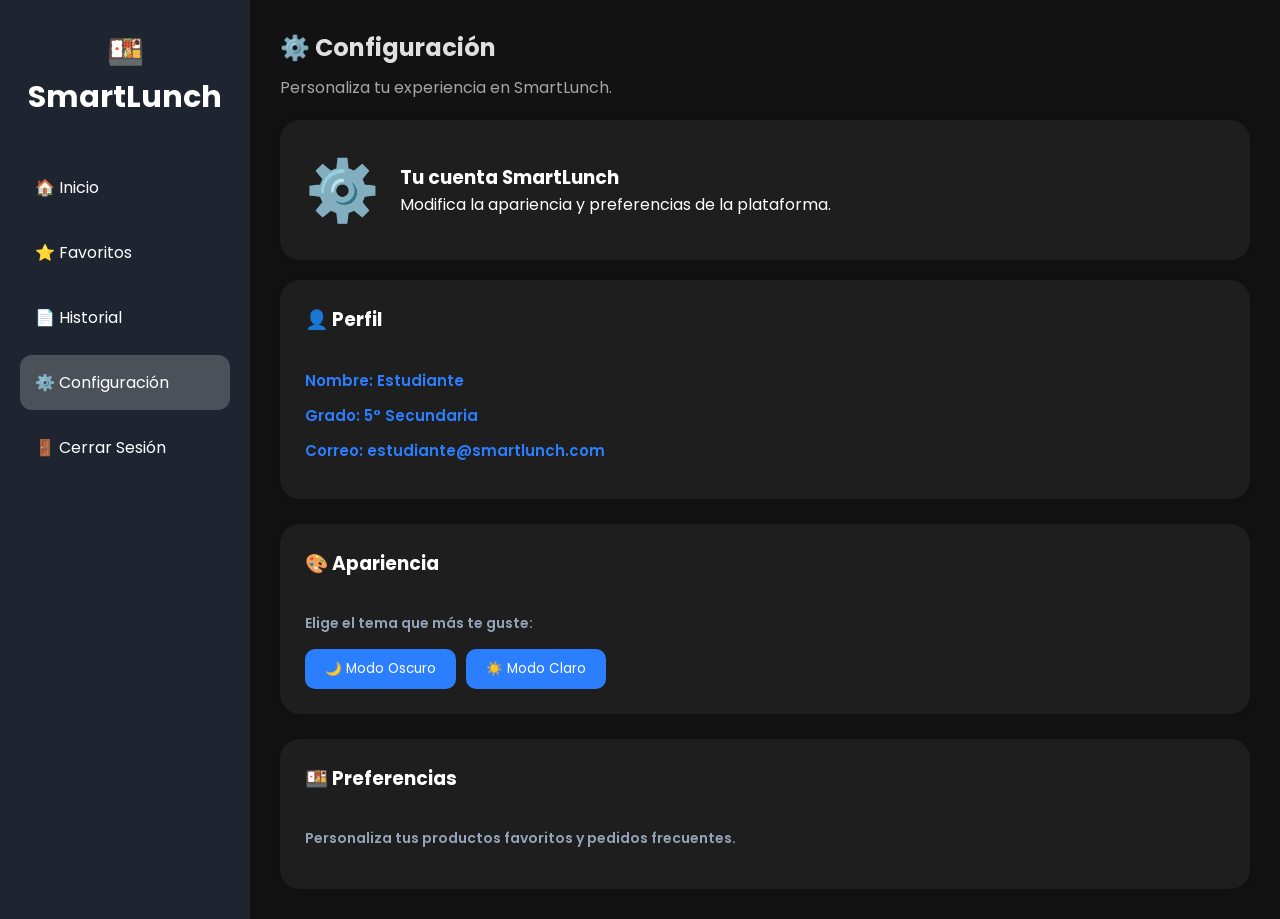
==== configuracion.html @ d3c33d47 "Subida de archivos SmartLunch" ====
<!DOCTYPE html>
<html lang="es">

<head>
  <meta charset="UTF-8">
  <meta name="viewport" content="width=device-width, initial-scale=1.0">
  <title>Configuración - SmartLunch</title>
  <link rel="stylesheet" href="style.css">
  <link rel="preconnect" href="https://fonts.googleapis.com">
  <link href="https://fonts.googleapis.com/css2?family=Poppins:wght=300;400;500;600;700&display=swap" rel="stylesheet">
</head>

<body>

  <div class="container">

    <!-- BARRA LATERAL -->
    <aside class="sidebar">
      <div class="logo"> 🍱 SmartLunch </div>
      <ul>
        <li>
          <a href="index.html"> 🏠 Inicio </a>
        </li>
        <li>
          <a href="#"> ⭐ Favoritos </a>
        </li>
        <li>
          <a href="#"> 📄 Historial </a>
        </li>
        <li class="active">
          <a href="configuracion.html"> ⚙️ Configuración </a>
        </li>
        <li>
          <a href="#" onclick="cerrarSesion()"> 🚪 Cerrar Sesión </a>
        </li>
      </ul>
    </aside>

    <!-- CONTENIDO PRINCIPAL -->
    <main class="main">

      <h2>⚙️ Configuración</h2>
      <p class="subtitulo">Personaliza tu experiencia en SmartLunch.</p>

      <!-- BANNER DE CUENTA -->
      <div class="banner-config">
        <div class="banner-emoji"> ⚙️ </div>
        <div>
          <h3>Tu cuenta SmartLunch</h3>
          <p>Modifica la apariencia y preferencias de la plataforma.</p>
        </div>
      </div>

      <!-- CARD 1: PERFIL (Ahora dinámico con tus estilos) -->
      <div class="card">
        <h3>👤 Perfil</h3>
        <br>
        <p style="margin-bottom: 12px; font-weight: 600; color: #2b7fff; font-size: 15px;">
          Nombre: <span id="perfil-nombre" style="color: #2b7fff; font-weight: 600;">Estudiante</span>
        </p>
        <p style="margin-bottom: 12px; font-weight: 600; color: #2b7fff; font-size: 15px;">
          Grado: <span id="perfil-grado" style="color: #2b7fff; font-weight: 600;">5° Secundaria</span>
        </p>
        <p style="margin-bottom: 12px; font-weight: 600; color: #2b7fff; font-size: 15px;">
          Correo: <span id="perfil-correo" style="color: #2b7fff; font-weight: 600;">estudiante@smartlunch.com</span>
        </p>
      </div>

      <br>

      <!-- CARD 2: APARIENCIA (RESTABLECIDO Y FUNCIONAL) -->
      <div class="card">
        <h3>🎨 Apariencia</h3>
        <br>
        <p style="margin-bottom: 15px; font-size: 14px; color: #94a3b8;">Elige el tema que más te guste:</p>
        <div style="display: flex; gap: 10px;">
          <button onclick="cambiarTema('oscuro')" style="padding: 10px 20px; cursor: pointer;">🌙 Modo Oscuro</button>
          <button onclick="cambiarTema('claro')" style="padding: 10px 20px; cursor: pointer;">☀️ Modo Claro</button>
        </div>
      </div>

      <br>

      <!-- CARD 3: PREFERENCIAS (RESTABLECIDO) -->
      <div class="card">
        <h3>🍱 Preferencias</h3>
        <br>
        <p style="font-size: 14px; color: #94a3b8; line-height: 1.5;">
          Personaliza tus productos favoritos y pedidos frecuentes.
        </p>
      </div>

    </main>

  </div>

  <!-- CONTROLADORES Y LOGICA SCRIPT -->
  <script>
    document.addEventListener("DOMContentLoaded", function() {
      // 1. Cargar el tema visual preferido guardado
      if (localStorage.getItem("tema") === "oscuro" || !localStorage.getItem("tema")) {
        document.body.classList.add("dark-mode");
      } else {
        document.body.classList.remove("dark-mode");
      }

      // 2. Extraer datos reales del alumno logueado
      let usuarioActivo = localStorage.getItem("usuarioActual");

      if (usuarioActivo) {
        let usuariosRegistrados = JSON.parse(localStorage.getItem("usuariosSmartLunch")) || [];
        let datosUsuario = usuariosRegistrados.find(user => user.username.toLowerCase() === usuarioActivo.toLowerCase());

        if (datosUsuario) {
          document.getElementById("perfil-nombre").textContent = datosUsuario.username;
          document.getElementById("perfil-grado").textContent = datosUsuario.grado || "No especificado";
          document.getElementById("perfil-correo").textContent = datosUsuario.correo || "No especificado";
        } else {
          // Valores estáticos de respaldo si no hay sesión activa
          document.getElementById("perfil-nombre").textContent = usuarioActivo;
          document.getElementById("perfil-grado").textContent = "5° Secundaria";
          document.getElementById("perfil-correo").textContent = "estudiante@smartlunch.com";
        }
      }
    });

    // Función interactiva para cambiar los modos (Oscuro / Claro) al hacer clic
    function cambiarTema(modo) {
      if (modo === 'oscuro') {
        document.body.classList.add('dark-mode');
        localStorage.setItem('tema', 'oscuro');
      } else {
        document.body.classList.remove('dark-mode');
        localStorage.setItem('tema', 'claro');
      }
    }

    function cerrarSesion() {
      localStorage.removeItem("usuarioActual");
      localStorage.removeItem("tipoUsuario");
      window.location.href = "login.html";
    }
  </script>

</body>
</html>
---- style.css ----
*{
margin:0;
padding:0;
box-sizing:border-box;
font-family:'Poppins',sans-serif;
}

body{
background:#eef7ff;
color: #333;
overflow-x:hidden;
transition: background 0.3s, color 0.3s;
}

html{
scroll-behavior:smooth;
}

a{
text-decoration:none;
color:white;
display:block;
}

.container{
display:flex;
min-height:100vh;
}

/* LOGIN */

.login-container{
height:100vh;
display:flex;
justify-content:center;
align-items:center;
}

.login-card{
background:white;
padding:40px;
border-radius:20px;
width:380px;
box-shadow:0 0 20px rgba(0,0,0,.08);
text-align:center;
}

.login-card h1{
color:#2994ff;
margin-bottom:15px;
transition: color 0.3s;
}

.login-card input{
width:100%;
padding:12px;
margin:10px 0;
border:1px solid #ddd;
border-radius:10px;
}

.login-card button{
width:100%;
padding:12px;
background:#2994ff;
color:white;
border:none;
border-radius:10px;
cursor:pointer;
margin-top:10px;
transition: background 0.3s;
}

.cuentas{
margin-top:20px;
font-size:14px;
}

/* SIDEBAR */

.sidebar{
width:250px;
background:#4da6ff;
color:white;
padding:30px 20px;
transition: background 0.3s;
}

.logo{
font-size:30px;
font-weight:700;
text-align:center;
margin-bottom:40px;
}

.sidebar ul{
list-style:none;
}

.sidebar li{
padding:15px;
margin-bottom:10px;
border-radius:12px;
cursor:pointer;
transition:.3s;
}

.sidebar li:hover{
background:rgba(255,255,255,.2);
}

.active{
background:rgba(255,255,255,.2);
}

/* MAIN */

.main{
flex:1;
padding:30px;
}

.search input{
width:100%;
padding:15px;
border:none;
border-radius:15px;
box-shadow:0 0 10px rgba(0,0,0,.08);
background: white;
color: #333;
transition: background 0.3s, color 0.3s;
}

/* HERO */

.hero{
background:white;
padding:30px;
border-radius:25px;
display:flex;
justify-content:space-between;
align-items:center;
margin-top:20px;
box-shadow:0 0 15px rgba(0,0,0,.08);
transition: background 0.3s;
}

.hero-text h1{
font-size:42px;
color:#2994ff;
margin-bottom:15px;
transition: color 0.3s;
}

.hero-text p{
color:#666;
margin-bottom:20px;
transition: color 0.3s;
}

.hero button{
background:#4da6ff;
color:white;
border:none;
padding:12px 25px;
border-radius:12px;
cursor:pointer;
transition: background 0.3s;
}

.hero-img{
font-size:100px;
}

/* CATEGORIAS */

.categorias{
display:flex;
gap:15px;
margin:25px 0;
flex-wrap:wrap;
}

.categoria{
background:white;
color: #333;
padding:15px 25px;
border-radius:15px;
cursor:pointer;
box-shadow:0 0 10px rgba(0,0,0,.08);
transition: background 0.3s, color 0.3s;
}

/* PRODUCTOS */

#productos h2{
color:#2994ff;
margin-bottom:20px;
transition: color 0.3s;
}

.productos-grid{
display:grid;
grid-template-columns:repeat(auto-fit,minmax(220px,1fr));
gap:20px;
}

.card{
background:white;
padding:25px;
border-radius:20px;
box-shadow:0 0 12px rgba(0,0,0,.08);
position:relative;
transition: background 0.3s, color 0.3s;
}

.emoji{
font-size:60px;
text-align:center;
margin-bottom:10px;
}

.card h3{
margin-bottom:10px;
}

.card p{
margin-bottom:15px;
color:#2994ff;
font-weight:600;
transition: color 0.3s;
}

.card button{
background:#4da6ff;
color:white;
border:none;
padding:10px 20px;
border-radius:10px;
cursor:pointer;
transition: background 0.3s;
}

.estrella{
position:absolute;
top:10px;
right:15px;
font-size:24px;
cursor:pointer;
}

/* PANEL PEDIDO */

.pedido{
width:320px;
background:white;
padding:25px;
box-shadow:-5px 0 15px rgba(0,0,0,.08);
transition: background 0.3s, color 0.3s;
}

.pedido h2{
color:#2994ff;
margin-bottom:20px;
transition: color 0.3s;
}

#listaPedidos{
padding-left:20px;
margin-bottom:20px;
}

.btn-finalizar,
.btn-vaciar{
width:100%;
padding:12px;
border:none;
border-radius:12px;
cursor:pointer;
margin-top:10px;
color:white;
}

.btn-finalizar{
background:#2994ff;
transition: background 0.3s;
}

.btn-vaciar{
background:#ff5a5a;
}

.funciona h3{
margin-top: 15px;
margin-bottom: 10px;
color: inherit;
}

.funciona p{
margin-bottom: 5px;
color: inherit;
}

/* BANNERS */

.banner-favoritos,
.banner-historial,
.banner-config{
background:white;
padding:25px;
border-radius:20px;
display:flex;
align-items:center;
gap:20px;
margin-bottom:20px;
box-shadow:0 0 12px rgba(0,0,0,.08);
transition: background 0.3s;
}

.banner-emoji{
font-size:60px;
}

.subtitulo{
margin:10px 0 20px;
color:#666;
transition: color 0.3s;
}

/* 🌙 MODO OSCURO PREMIUM INTEGRAL 🌙 */

.dark-mode{
background:#121212; /* Fondo general oscuro sutil */
color:#e0e0e0;      /* Texto principal claro */
}

.dark-mode .main,
.dark-mode .pedido{
background:#121212;
}

/* CAMBIO INTEGRAL: La barra lateral cambia a un gris-azul oscuro espectacular */
.dark-mode .sidebar {
background: #1e2530; 
}

/* Tarjetas y contenedores */
.dark-mode .card,
.dark-mode .hero,
.dark-mode .banner-favoritos,
.dark-mode .banner-historial,
.dark-mode .banner-config{
background:#1e1e1e;
color:#ffffff;
}

/* Textos secundarios */
.dark-mode .hero-text p,
.dark-mode .subtitulo,
.dark-mode #fav-vacio p {
color:#a5a5a5;
}

/* CAMBIO INTEGRAL: Los títulos celestes ahora son un azul eléctrico suave y legible */
.dark-mode .hero-text h1,
.dark-mode #productos h2,
.dark-mode .pedido h2,
.dark-mode .card p,
.dark-mode .login-card h1,
.dark-mode #contenedor-favoritos h3 {
color: #5bb0ff; 
}

/* CAMBIO INTEGRAL: Botones de acción principales (reemplazo del celeste encendido) */
.dark-mode .hero button,
.dark-mode .card button,
.dark-mode .btn-finalizar,
.dark-mode .login-card button {
background: #2b7fff;
color: #ffffff;
}

/* Hover de los botones para que tengan feedback */
.dark-mode .hero button:hover,
.dark-mode .card button:hover,
.dark-mode .btn-finalizar:hover {
background: #1a6ff5;
}

/* Buscador adaptado */
.dark-mode .search input {
background: #1e1e1e;
color: #ffffff;
border: 1px solid #333;
}
.dark-mode .search input::placeholder {
color: #777;
}

/* Botones de categorías adaptados */
.dark-mode .categoria {
background: #1e1e1e;
color: #ffffff;
}
.dark-mode .categoria:hover {
background: #2a2a2a;
}

/* RESPONSIVE */

@media(max-width:1100px){
.container{
flex-direction:column;
}
.sidebar{
width:100%;
}
.pedido{
width:100%;
}
.hero{
flex-direction:column;
text-align:center;
}
}
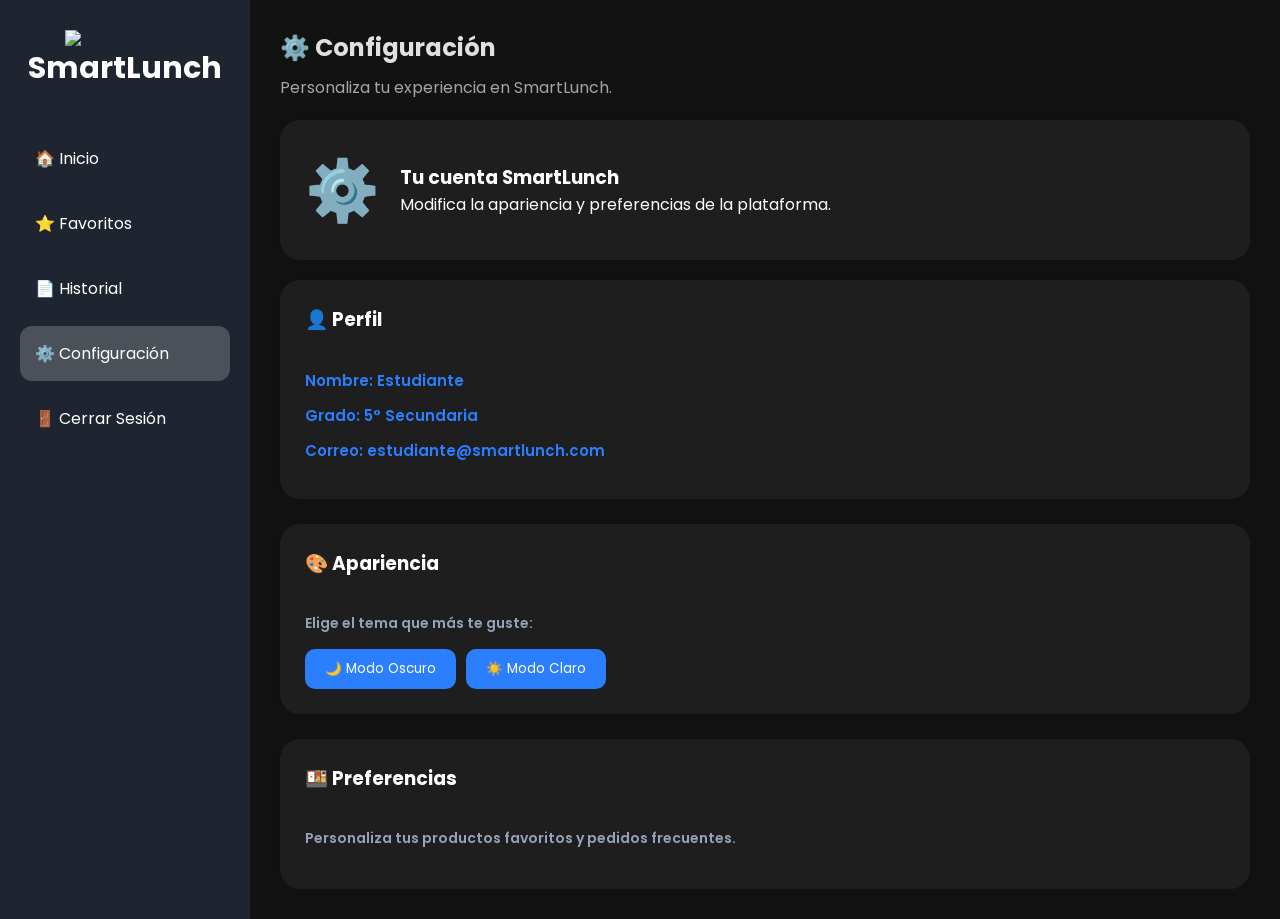
==== commit dd267122: "Update configuracion.html" ====
--- a/configuracion.html
+++ b/configuracion.html
@@ -16,7 +16,7 @@
 
     <!-- BARRA LATERAL -->
     <aside class="sidebar">
-      <div class="logo"> 🍱 SmartLunch </div>
+      <div class="logo"> <img src="img/SmartLunch.png" class="logo-sidebar"> SmartLunch </div>
       <ul>
         <li>
           <a href="index.html"> 🏠 Inicio </a>
@@ -143,4 +143,4 @@
   </script>
 
 </body>
-</html>+</html>
--- a/style.css
+++ b/style.css
@@ -422,4 +422,18 @@
 flex-direction:column;
 text-align:center;
 }
-}+}
+.logo-sidebar {
+    max-width: 100%; /* Nunca se saldrá del contenedor */
+    width: 120px;    /* Define un tamaño fijo cómodo */
+    height: auto;    /* Mantiene la proporción para que no se deforme */
+    display: block;
+    margin: 0 auto;  /* Si quieres centrarlo */
+}
+.logo-sidebaro {
+    max-width: 100%; /* Nunca se saldrá del contenedor */
+    width:     200px;    /* Define un tamaño fijo cómodo */
+    height: auto;    /* Mantiene la proporción para que no se deforme */
+    display: block;
+    margin: 0 auto;  /* Si quieres centrarlo */
+}
